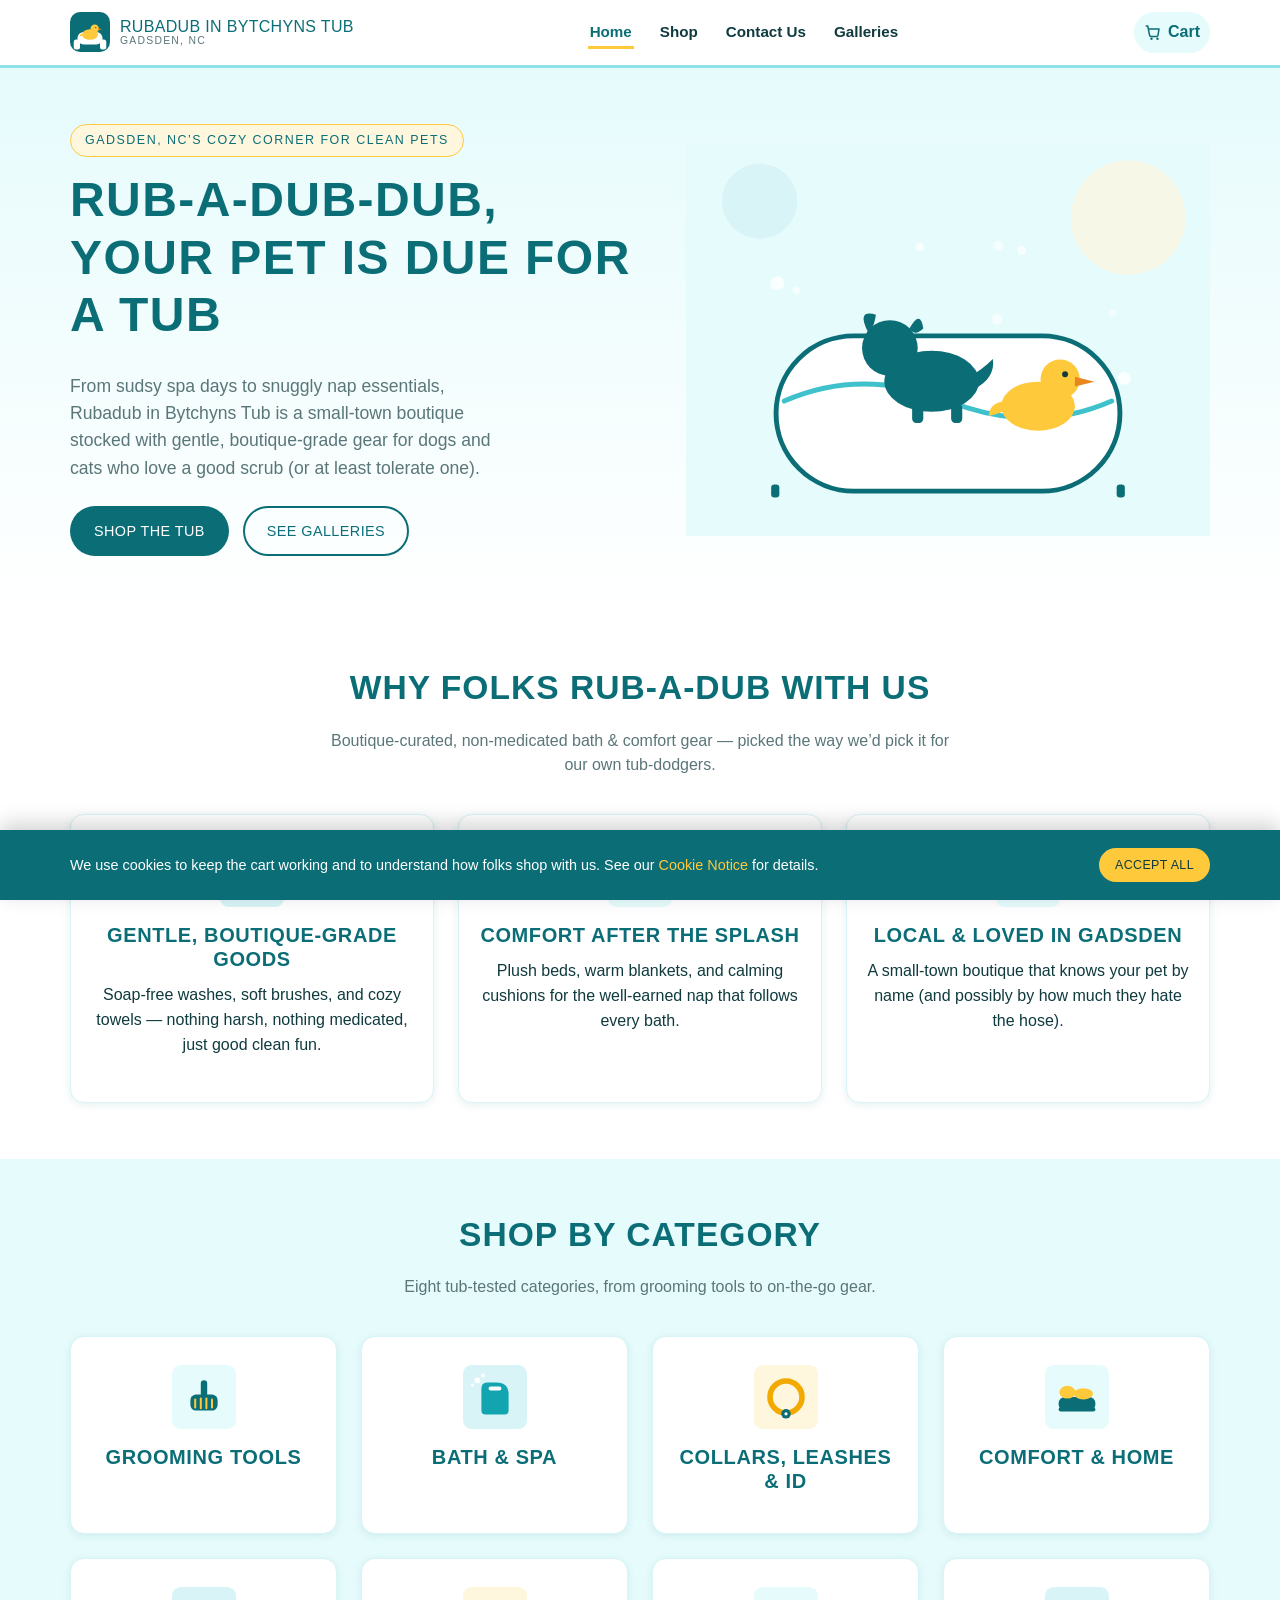
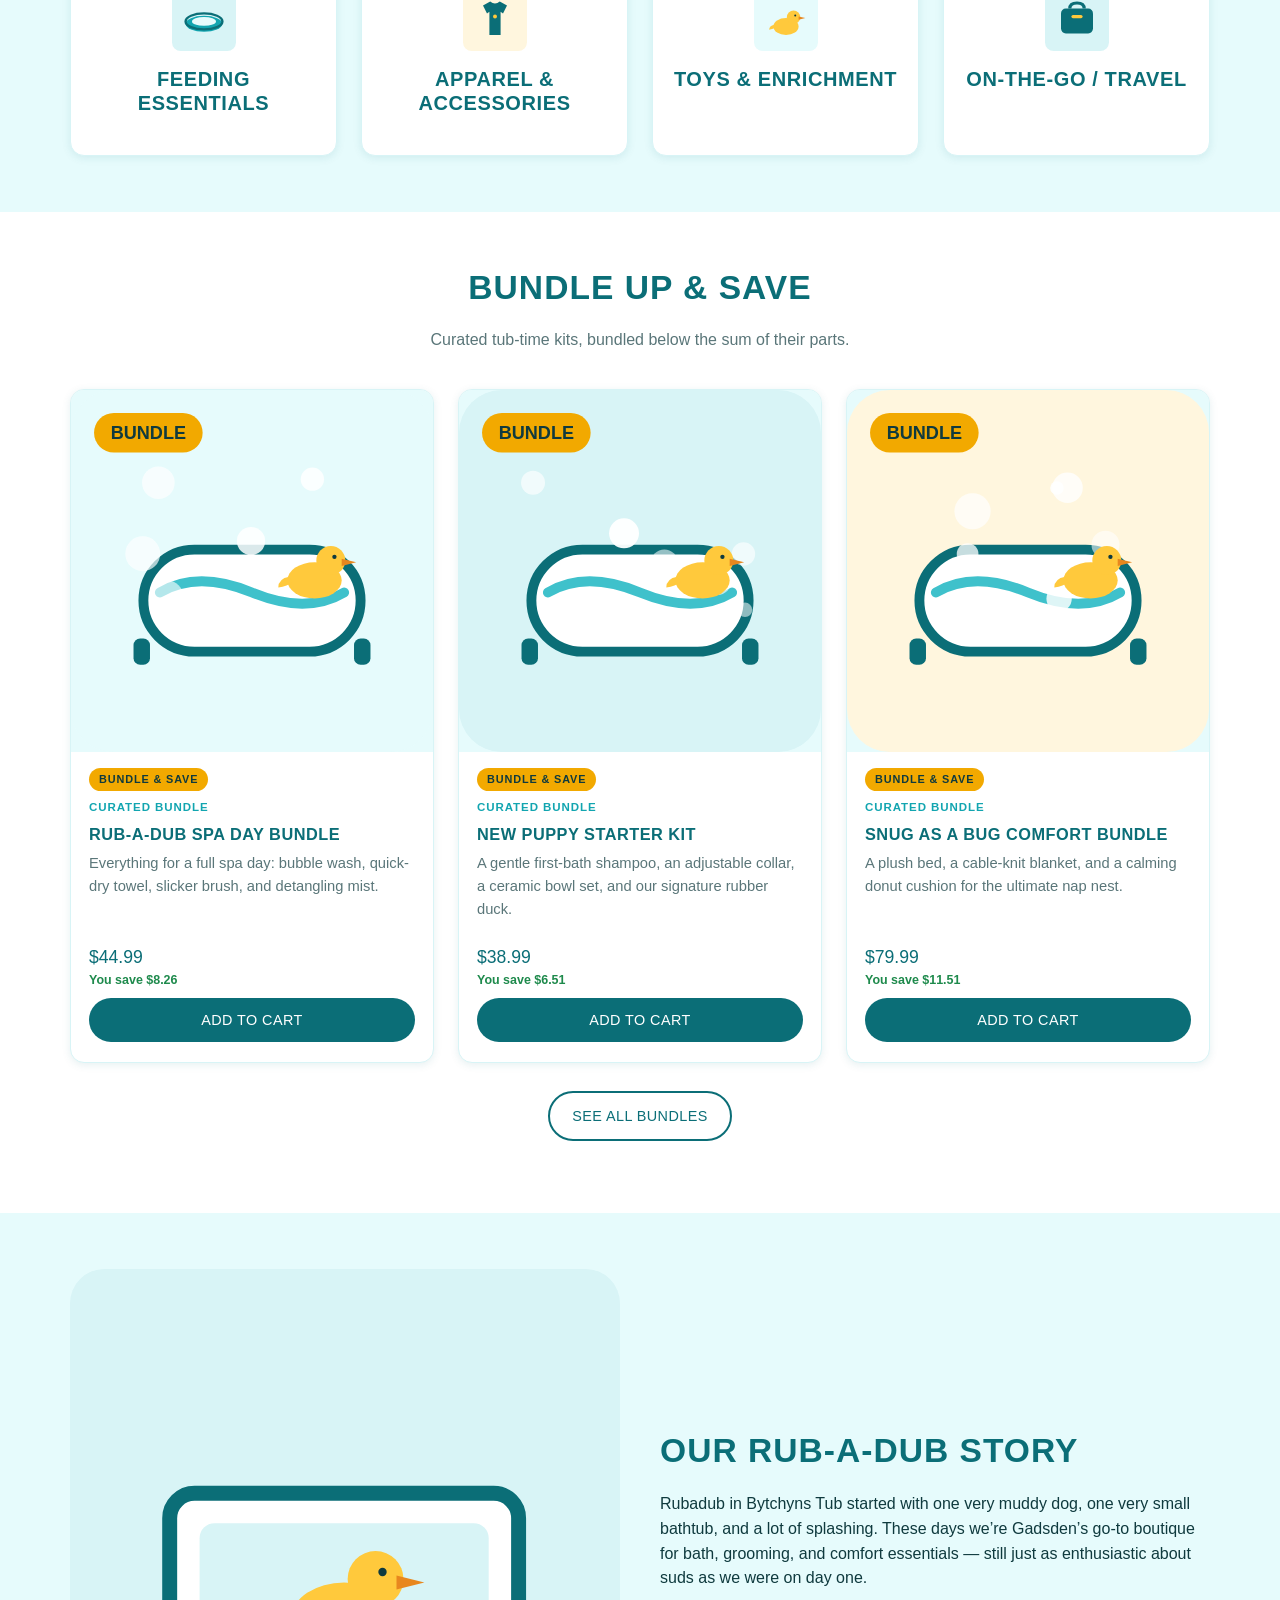
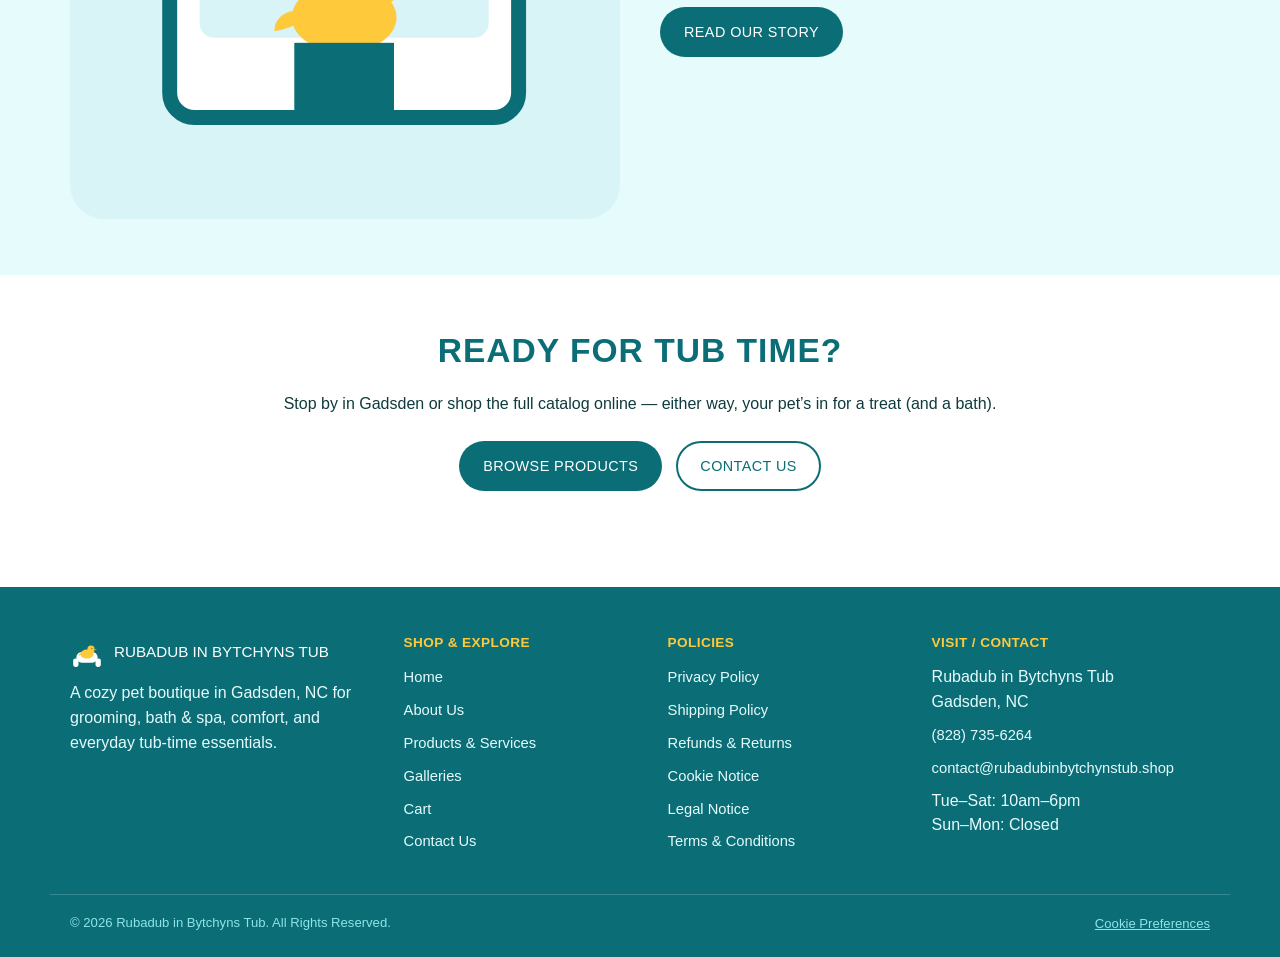
==== index.html @ 09a395cb "Build full static site for Rubadub in Bytchyns Tub pet boutique Adds a 14-page, build-step-free HTML" ====
<!DOCTYPE html>
<html lang="en">
<head>
  <meta charset="UTF-8">
  <meta name="viewport" content="width=device-width, initial-scale=1.0">
  <title>Home | Rubadub in Bytchyns Tub</title>
  <meta name="description" content="Rubadub in Bytchyns Tub is a pet boutique in Gadsden, NC offering grooming, bath & spa, comfort, and travel essentials for dogs and cats.">
  <link rel="icon" href="images/brand/favicon.svg" type="image/svg+xml">
  <link rel="stylesheet" href="css/style.css">
</head>
<body>
  <a class="skip-link" href="#main-content">Skip to main content</a>
  <header class="site-header">
    <div class="nav-bar container">
      <a href="index.html" class="brand">
        <img src="images/brand/logo.svg" alt="">
        <span class="brand-text">Rubadub in Bytchyns Tub<span>Gadsden, NC</span></span>
      </a>
      <button id="nav-toggle" class="nav-toggle" aria-expanded="false" aria-controls="nav-links" aria-label="Toggle navigation menu">&#9776;</button>
      <ul id="nav-links" class="nav-links">
      <li><a href="index.html">Home</a></li>
      <li><a href="products.html">Shop</a></li>
      <li><a href="contact.html">Contact Us</a></li>
      <li><a href="galleries.html">Galleries</a></li>
      </ul>
      <div class="nav-actions">
        <a href="cart.html" class="cart-link"><svg width="18" height="18" viewBox="0 0 24 24" aria-hidden="true">
      <path d="M3 4h2l2.4 12.2a2 2 0 0 0 2 1.8h7.2a2 2 0 0 0 2-1.6L20 8H6.2" fill="none" stroke="currentColor" stroke-width="2" stroke-linecap="round" stroke-linejoin="round"/>
      <circle cx="10" cy="21" r="1.6" fill="currentColor"/>
      <circle cx="18" cy="21" r="1.6" fill="currentColor"/>
    </svg> Cart <span class="cart-count" data-cart-count>0</span></a>
      </div>
    </div>
  </header>

  <main id="main-content">
    <section class="hero">
      <div class="container hero-grid">
        <div>
          <span class="eyebrow">Gadsden, NC&rsquo;s Cozy Corner for Clean Pets</span>
          <h1>Rub-A-Dub-Dub, Your Pet Is Due For A Tub</h1>
          <p class="lede">From sudsy spa days to snuggly nap essentials, Rubadub in Bytchyns Tub is a small-town boutique stocked with gentle, boutique-grade gear for dogs and cats who love a good scrub (or at least tolerate one).</p>
          <div class="hero-cta">
            <a href="products.html" class="btn btn-primary">Shop The Tub</a>
            <a href="galleries.html" class="btn btn-outline">See Galleries</a>
          </div>
        </div>
        <div class="hero-art">
          <img src="images/brand/hero.svg" alt="Illustration of a happy dog splashing in a bubble bath with a rubber duck">
        </div>
      </div>
    </section>

    <section class="section">
      <div class="container">
        <div class="section-head">
          <h2>Why Folks Rub-A-Dub With Us</h2>
          <p class="lede">Boutique-curated, non-medicated bath &amp; comfort gear &mdash; picked the way we&rsquo;d pick it for our own tub-dodgers.</p>
        </div>
        <div class="grid grid-3">
          <div class="card value-card">
            <img src="images/icons/bath-spa.svg" alt="">
            <h3>Gentle, Boutique-Grade Goods</h3>
            <p>Soap-free washes, soft brushes, and cozy towels &mdash; nothing harsh, nothing medicated, just good clean fun.</p>
          </div>
          <div class="card value-card">
            <img src="images/icons/comfort-home.svg" alt="">
            <h3>Comfort After The Splash</h3>
            <p>Plush beds, warm blankets, and calming cushions for the well-earned nap that follows every bath.</p>
          </div>
          <div class="card value-card">
            <img src="images/icons/toys-enrichment.svg" alt="">
            <h3>Local &amp; Loved in Gadsden</h3>
            <p>A small-town boutique that knows your pet by name (and possibly by how much they hate the hose).</p>
          </div>
        </div>
      </div>
    </section>

    <section class="section section-alt">
      <div class="container">
        <div class="section-head">
          <h2>Shop By Category</h2>
          <p class="lede">Eight tub-tested categories, from grooming tools to on-the-go gear.</p>
        </div>
        <div class="grid grid-4">
        <a class="card value-card" href="products.html?category=grooming-tools">
          <img src="images/icons/grooming-tools.svg" alt="">
          <h3>Grooming Tools</h3>
        </a>
        <a class="card value-card" href="products.html?category=bath-spa">
          <img src="images/icons/bath-spa.svg" alt="">
          <h3>Bath & Spa</h3>
        </a>
        <a class="card value-card" href="products.html?category=collars-leashes-id">
          <img src="images/icons/collars-leashes-id.svg" alt="">
          <h3>Collars, Leashes & ID</h3>
        </a>
        <a class="card value-card" href="products.html?category=comfort-home">
          <img src="images/icons/comfort-home.svg" alt="">
          <h3>Comfort & Home</h3>
        </a>
        <a class="card value-card" href="products.html?category=feeding-essentials">
          <img src="images/icons/feeding-essentials.svg" alt="">
          <h3>Feeding Essentials</h3>
        </a>
        <a class="card value-card" href="products.html?category=apparel-accessories">
          <img src="images/icons/apparel-accessories.svg" alt="">
          <h3>Apparel & Accessories</h3>
        </a>
        <a class="card value-card" href="products.html?category=toys-enrichment">
          <img src="images/icons/toys-enrichment.svg" alt="">
          <h3>Toys & Enrichment</h3>
        </a>
        <a class="card value-card" href="products.html?category=on-the-go-travel">
          <img src="images/icons/on-the-go-travel.svg" alt="">
          <h3>On-The-Go / Travel</h3>
        </a>
        </div>
      </div>
    </section>

    <section class="section">
      <div class="container">
        <div class="section-head">
          <h2>Bundle Up &amp; Save</h2>
          <p class="lede">Curated tub-time kits, bundled below the sum of their parts.</p>
        </div>
        <div id="home-bundles-grid" class="grid grid-3"></div>
        <p class="center-text" style="margin-top: 28px;"><a href="products.html?category=bundles" class="btn btn-outline">See All Bundles</a></p>
      </div>
    </section>

    <section class="section section-alt">
      <div class="container two-col">
        <img src="images/gallery/gal-11.svg" alt="Our storefront in Gadsden, NC">
        <div>
          <h2>Our Rub-A-Dub Story</h2>
          <p>Rubadub in Bytchyns Tub started with one very muddy dog, one very small bathtub, and a lot of splashing. These days we&rsquo;re Gadsden&rsquo;s go-to boutique for bath, grooming, and comfort essentials &mdash; still just as enthusiastic about suds as we were on day one.</p>
          <a href="about.html" class="btn btn-primary">Read Our Story</a>
        </div>
      </div>
    </section>

    <section class="section">
      <div class="container center-text">
        <h2>Ready For Tub Time?</h2>
        <p class="lede" style="margin: 0 auto 20px;">Stop by in Gadsden or shop the full catalog online &mdash; either way, your pet&rsquo;s in for a treat (and a bath).</p>
        <div class="hero-cta" style="justify-content: center;">
          <a href="products.html" class="btn btn-primary">Browse Products</a>
          <a href="contact.html" class="btn btn-outline">Contact Us</a>
        </div>
      </div>
    </section>

    <div id="toast" class="toast" role="status" aria-live="polite"></div>

  </main>
  <footer class="site-footer">
    <div class="container footer-grid">
      <div>
        <div class="footer-brand"><img src="images/brand/logo.svg" alt=""><span>Rubadub in Bytchyns Tub</span></div>
        <p>A cozy pet boutique in Gadsden, NC for grooming, bath &amp; spa, comfort, and everyday tub-time essentials.</p>
      </div>
      <div>
        <h4>Shop &amp; Explore</h4>
        <ul>
          <li><a href="index.html">Home</a></li>
          <li><a href="about.html">About Us</a></li>
          <li><a href="products.html">Products &amp; Services</a></li>
          <li><a href="galleries.html">Galleries</a></li>
          <li><a href="cart.html">Cart</a></li>
          <li><a href="contact.html">Contact Us</a></li>
        </ul>
      </div>
      <div>
        <h4>Policies</h4>
        <ul>
          <li><a href="privacy.html">Privacy Policy</a></li>
          <li><a href="shipping.html">Shipping Policy</a></li>
          <li><a href="refunds.html">Refunds &amp; Returns</a></li>
          <li><a href="cookies.html">Cookie Notice</a></li>
          <li><a href="legal.html">Legal Notice</a></li>
          <li><a href="terms.html">Terms &amp; Conditions</a></li>
        </ul>
      </div>
      <div>
        <h4>Visit / Contact</h4>
        <ul>
          <li>Rubadub in Bytchyns Tub<br>Gadsden, NC</li>
          <li><a href="tel:+18287356264">(828) 735-6264</a></li>
          <li><a href="mailto:contact@rubadubinbytchynstub.shop">contact@rubadubinbytchynstub.shop</a></li>
          <li>Tue&ndash;Sat: 10am&ndash;6pm<br>Sun&ndash;Mon: Closed</li>
        </ul>
      </div>
    </div>
    <div class="container footer-bottom">
      <span>&copy; <span data-year>2026</span> Rubadub in Bytchyns Tub. All Rights Reserved.</span>
      <button type="button" data-open-cookie-prefs>Cookie Preferences</button>
    </div>
  </footer>

  <div id="cookie-banner" class="cookie-banner">
    <div class="cookie-banner-inner container">
      <p>We use cookies to keep the cart working and to understand how folks shop with us. See our <a href="cookies.html">Cookie Notice</a> for details.</p>
      <div class="cookie-actions">
        <button id="cookie-reject" class="btn btn-outline btn-sm" type="button">Reject Non-Essential</button>
        <button id="cookie-accept-all" class="btn btn-accent btn-sm" type="button">Accept All</button>
      </div>
    </div>
  </div>
  <button id="cookie-prefs-btn" class="cookie-prefs-btn" type="button" aria-label="Open cookie preferences">&#127850; Cookie Preferences</button>

  <div id="cookie-modal" class="modal-overlay">
    <div class="modal-box">
      <h3>Cookie Preferences</h3>
      <p class="text-muted">Choose which optional cookies we can use. Essential cookies (for cart &amp; checkout) are always on.</p>
      <div class="pref-row">
        <div><strong>Essential</strong><span>Required for cart &amp; checkout to work.</span></div>
        <label class="toggle"><input type="checkbox" checked disabled><span class="track"></span></label>
      </div>
      <div class="pref-row">
        <div><strong>Analytics</strong><span>Helps us understand which pages are useful.</span></div>
        <label class="toggle"><input type="checkbox" id="pref-analytics"><span class="track"></span></label>
      </div>
      <div class="pref-row">
        <div><strong>Marketing</strong><span>Used for future promotions and offers.</span></div>
        <label class="toggle"><input type="checkbox" id="pref-marketing"><span class="track"></span></label>
      </div>
      <div class="modal-actions">
        <button id="cookie-modal-close" class="btn btn-ghost btn-sm" type="button">Close</button>
        <button id="cookie-save-prefs" class="btn btn-outline btn-sm" type="button">Save Preferences</button>
        <button id="cookie-modal-accept-all" class="btn btn-accent btn-sm" type="button">Accept All</button>
      </div>
    </div>
  </div>

  <script src="js/products.js"></script>
  <script src="js/cart.js"></script>
  <script src="js/orders.js"></script>
  <script src="js/main.js"></script>
  <script src="js/products-page.js"></script>
  <script>
    document.addEventListener("DOMContentLoaded", () => {
      const grid = document.getElementById("home-bundles-grid");
      if (!grid) return;
      grid.innerHTML = BUNDLES.slice(0, 3).map(productCardHTML).join("");
      grid.querySelectorAll("[data-add-to-cart]").forEach((btn) => {
        btn.addEventListener("click", () => {
          const item = getProductById(btn.dataset.addToCart);
          addToCart(item.id, 1);
          showToast(`Added "${item.name}" to your cart.`);
        });
      });
    });
  </script>

</body>
</html>
---- css/style.css ----
/* ==========================================================================
   Rubadub in Bytchyns Tub — shared design system
   Palette: aqua/teal + white, with rubber-duck yellow as a trim/accent.
   No build step, no external fonts — system font stacks only so the site
   has zero external network dependencies.
   ========================================================================== */

:root {
  --teal-deep: #0b6e77;
  --teal: #12a5b0;
  --teal-mid: #3fc1cb;
  --aqua: #8fe3e8;
  --aqua-pale: #e6fbfc;
  --aqua-pale-2: #d8f4f6;
  --yellow-pale: #fff6de;
  --duck-yellow: #ffc93c;
  --duck-yellow-dark: #f2a900;
  --white: #ffffff;
  --ink: #0f3a3e;
  --gray: #5a7679;
  --gray-light: #b9d3d5;
  --danger: #c0392b;
  --success: #1e8a4c;

  --font-body: -apple-system, BlinkMacSystemFont, "Segoe UI", Roboto, Helvetica, Arial, sans-serif;
  --font-heading: "Century Gothic", "Trebuchet MS", "Segoe UI", Verdana, sans-serif;

  --radius-sm: 8px;
  --radius-md: 14px;
  --radius-lg: 24px;
  --shadow-sm: 0 2px 8px rgba(11, 110, 119, 0.1);
  --shadow-md: 0 8px 24px rgba(11, 110, 119, 0.16);
  --max-width: 1180px;
}

* {
  box-sizing: border-box;
}

html {
  scroll-behavior: smooth;
}

body {
  margin: 0;
  font-family: var(--font-body);
  color: var(--ink);
  background: var(--white);
  line-height: 1.55;
  -webkit-font-smoothing: antialiased;
}

img,
svg {
  max-width: 100%;
  display: block;
}

a {
  color: var(--teal-deep);
  text-decoration: none;
}

a:hover {
  text-decoration: underline;
}

h1, h2, h3, h4 {
  font-family: var(--font-heading);
  text-transform: uppercase;
  letter-spacing: 0.03em;
  color: var(--teal-deep);
  line-height: 1.2;
  margin: 0 0 0.6em;
}

h1 { font-size: clamp(1.9rem, 4vw, 3rem); }
h2 { font-size: clamp(1.5rem, 3vw, 2.1rem); }
h3 { font-size: 1.25rem; }
h4 { font-size: 1.05rem; }

p { margin: 0 0 1em; }

.container {
  max-width: var(--max-width);
  margin: 0 auto;
  padding: 0 20px;
}

.visually-hidden {
  position: absolute;
  width: 1px;
  height: 1px;
  overflow: hidden;
  clip: rect(0 0 0 0);
  white-space: nowrap;
}

.skip-link {
  position: absolute;
  left: -999px;
  top: 0;
  background: var(--teal-deep);
  color: var(--white);
  padding: 10px 16px;
  z-index: 1000;
  border-radius: 0 0 8px 0;
}

.skip-link:focus {
  left: 0;
}

/* ---------- buttons ---------- */
.btn {
  display: inline-flex;
  align-items: center;
  justify-content: center;
  gap: 8px;
  font-family: var(--font-heading);
  text-transform: uppercase;
  letter-spacing: 0.03em;
  font-size: 0.9rem;
  padding: 12px 22px;
  border-radius: 999px;
  border: 2px solid transparent;
  cursor: pointer;
  transition: transform 0.12s ease, box-shadow 0.12s ease, background 0.12s ease;
  text-decoration: none;
}

.btn:hover { text-decoration: none; transform: translateY(-1px); }

.btn-primary {
  background: var(--teal-deep);
  color: var(--white);
}
.btn-primary:hover { background: var(--teal); box-shadow: var(--shadow-sm); }

.btn-accent {
  background: var(--duck-yellow);
  color: var(--ink);
}
.btn-accent:hover { background: var(--duck-yellow-dark); box-shadow: var(--shadow-sm); }

.btn-outline {
  background: transparent;
  border-color: var(--teal-deep);
  color: var(--teal-deep);
}
.btn-outline:hover { background: var(--aqua-pale); }

.btn-ghost {
  background: transparent;
  color: var(--teal-deep);
  border-color: transparent;
  padding: 8px 12px;
}

.btn-block { width: 100%; }
.btn-sm { padding: 8px 14px; font-size: 0.78rem; }

.btn:disabled {
  opacity: 0.5;
  cursor: not-allowed;
  transform: none;
}

/* ---------- header / nav ---------- */
.site-header {
  position: sticky;
  top: 0;
  z-index: 200;
  background: var(--white);
  border-bottom: 3px solid var(--aqua);
}

.nav-bar {
  display: flex;
  align-items: center;
  justify-content: space-between;
  padding: 12px 20px;
  gap: 16px;
}

.brand {
  display: flex;
  align-items: center;
  gap: 10px;
  color: var(--teal-deep);
}
.brand:hover { text-decoration: none; }

.brand img { width: 40px; height: 40px; }

.brand-text {
  font-family: var(--font-heading);
  text-transform: uppercase;
  letter-spacing: 0.02em;
  font-size: 1rem;
  line-height: 1.1;
}
.brand-text span {
  display: block;
  font-size: 0.65rem;
  color: var(--gray);
  letter-spacing: 0.12em;
}

.nav-links {
  display: flex;
  align-items: center;
  gap: 24px;
  list-style: none;
  margin: 0;
  padding: 0;
}

.nav-links a {
  color: var(--ink);
  font-weight: 600;
  font-size: 0.95rem;
  padding: 6px 2px;
  border-bottom: 3px solid transparent;
}

.nav-links a:hover,
.nav-links a[aria-current="page"] {
  color: var(--teal-deep);
  border-bottom-color: var(--duck-yellow);
  text-decoration: none;
}

.nav-actions {
  display: flex;
  align-items: center;
  gap: 14px;
}

.cart-link {
  position: relative;
  display: inline-flex;
  align-items: center;
  gap: 6px;
  padding: 8px 10px;
  border-radius: 999px;
  background: var(--aqua-pale);
  color: var(--teal-deep);
  font-weight: 700;
}
.cart-link:hover { background: var(--aqua-pale-2); text-decoration: none; }

.cart-count {
  background: var(--duck-yellow);
  color: var(--ink);
  font-size: 0.72rem;
  font-weight: 800;
  min-width: 20px;
  height: 20px;
  border-radius: 999px;
  display: inline-flex;
  align-items: center;
  justify-content: center;
  padding: 0 4px;
}

.nav-toggle {
  display: none;
  background: transparent;
  border: 2px solid var(--teal-deep);
  border-radius: 8px;
  padding: 6px 10px;
  font-size: 1.1rem;
  cursor: pointer;
  color: var(--teal-deep);
}

@media (max-width: 860px) {
  .nav-toggle { display: inline-flex; }
  .nav-links {
    position: absolute;
    top: 100%;
    left: 0;
    right: 0;
    background: var(--white);
    flex-direction: column;
    align-items: flex-start;
    gap: 0;
    padding: 8px 20px 16px;
    border-bottom: 3px solid var(--aqua);
    display: none;
  }
  .nav-links.open { display: flex; }
  .nav-links li { width: 100%; }
  .nav-links a { display: block; padding: 10px 0; }
}

/* ---------- hero ---------- */
.hero {
  background: linear-gradient(180deg, var(--aqua-pale) 0%, var(--white) 100%);
  padding: 56px 0;
}

.hero-grid {
  display: grid;
  grid-template-columns: 1.1fr 1fr;
  gap: 40px;
  align-items: center;
}

@media (max-width: 860px) {
  .hero-grid { grid-template-columns: 1fr; }
  .hero-grid .hero-art { order: -1; }
}

.eyebrow {
  display: inline-block;
  font-family: var(--font-heading);
  text-transform: uppercase;
  letter-spacing: 0.12em;
  font-size: 0.78rem;
  color: var(--teal-deep);
  background: var(--yellow-pale);
  border: 1px solid var(--duck-yellow);
  padding: 6px 14px;
  border-radius: 999px;
  margin-bottom: 14px;
}

.hero .lede {
  font-size: 1.1rem;
  color: var(--gray);
  max-width: 46ch;
}

.hero-cta {
  display: flex;
  gap: 14px;
  flex-wrap: wrap;
  margin-top: 24px;
}

/* ---------- sections / cards ---------- */
.section {
  padding: 56px 0;
}

.section-alt {
  background: var(--aqua-pale);
}

.section-head {
  text-align: center;
  max-width: 640px;
  margin: 0 auto 36px;
}

.section-head .lede {
  color: var(--gray);
}

.grid {
  display: grid;
  gap: 24px;
}

.grid-2 { grid-template-columns: repeat(2, 1fr); }
.grid-3 { grid-template-columns: repeat(3, 1fr); }
.grid-4 { grid-template-columns: repeat(4, 1fr); }

@media (max-width: 960px) {
  .grid-3, .grid-4 { grid-template-columns: repeat(2, 1fr); }
}
@media (max-width: 620px) {
  .grid-2, .grid-3, .grid-4 { grid-template-columns: 1fr; }
}

.card {
  background: var(--white);
  border: 1px solid var(--aqua-pale-2);
  border-radius: var(--radius-md);
  padding: 22px;
  box-shadow: var(--shadow-sm);
}

.value-card {
  text-align: center;
  padding: 28px 20px;
}
.value-card img { margin: 0 auto 16px; width: 64px; height: 64px; }

/* ---------- product cards ---------- */
.product-card {
  display: flex;
  flex-direction: column;
  background: var(--white);
  border: 1px solid var(--aqua-pale-2);
  border-radius: var(--radius-md);
  overflow: hidden;
  box-shadow: var(--shadow-sm);
  transition: box-shadow 0.15s ease, transform 0.15s ease;
}
.product-card:hover { box-shadow: var(--shadow-md); transform: translateY(-3px); }

.product-card img {
  width: 100%;
  aspect-ratio: 1 / 1;
  object-fit: cover;
  background: var(--aqua-pale);
}

.product-card-body {
  padding: 16px 18px 20px;
  display: flex;
  flex-direction: column;
  gap: 8px;
  flex: 1;
}

.product-card-body h3 {
  margin: 0;
  font-size: 1.02rem;
}

.product-cat {
  font-size: 0.72rem;
  text-transform: uppercase;
  letter-spacing: 0.08em;
  color: var(--teal);
  font-weight: 700;
}

.product-desc {
  color: var(--gray);
  font-size: 0.92rem;
  flex: 1;
}

.product-price {
  font-family: var(--font-heading);
  font-size: 1.1rem;
  color: var(--teal-deep);
}

.product-price .save {
  display: block;
  font-family: var(--font-body);
  text-transform: none;
  letter-spacing: normal;
  font-size: 0.78rem;
  color: var(--success);
  font-weight: 700;
}

.bundle-badge {
  display: inline-block;
  background: var(--duck-yellow-dark);
  color: var(--ink);
  font-size: 0.68rem;
  font-weight: 800;
  text-transform: uppercase;
  letter-spacing: 0.08em;
  padding: 3px 10px;
  border-radius: 999px;
  width: fit-content;
}

/* ---------- filter chips ---------- */
.chip-row {
  display: flex;
  flex-wrap: wrap;
  gap: 10px;
  margin-bottom: 30px;
}

.chip {
  display: inline-flex;
  align-items: center;
  gap: 8px;
  padding: 8px 16px;
  border-radius: 999px;
  border: 2px solid var(--aqua);
  background: var(--white);
  color: var(--teal-deep);
  font-weight: 700;
  font-size: 0.85rem;
  cursor: pointer;
}

.chip img { width: 18px; height: 18px; }

.chip.active,
.chip:hover {
  background: var(--teal-deep);
  border-color: var(--teal-deep);
  color: var(--white);
}

/* ---------- footer ---------- */
.site-footer {
  background: var(--teal-deep);
  color: var(--aqua-pale);
  padding: 48px 0 24px;
  margin-top: 40px;
}

.footer-grid {
  display: grid;
  grid-template-columns: 1.3fr 1fr 1fr 1.2fr;
  gap: 32px;
}

@media (max-width: 860px) {
  .footer-grid { grid-template-columns: 1fr 1fr; }
}
@media (max-width: 520px) {
  .footer-grid { grid-template-columns: 1fr; }
}

.site-footer h4 {
  color: var(--duck-yellow);
  font-size: 0.85rem;
  margin-bottom: 14px;
}

.site-footer ul {
  list-style: none;
  margin: 0;
  padding: 0;
}

.site-footer li { margin-bottom: 8px; }

.site-footer a {
  color: var(--aqua-pale);
  font-size: 0.92rem;
}
.site-footer a:hover { color: var(--duck-yellow); }

.footer-brand {
  display: flex;
  align-items: center;
  gap: 10px;
  margin-bottom: 12px;
}
.footer-brand img { width: 34px; height: 34px; }
.footer-brand span {
  font-family: var(--font-heading);
  text-transform: uppercase;
  color: var(--white);
  font-size: 0.95rem;
}

.footer-bottom {
  border-top: 1px solid rgba(255, 255, 255, 0.18);
  margin-top: 32px;
  padding-top: 18px;
  display: flex;
  justify-content: space-between;
  flex-wrap: wrap;
  gap: 10px;
  font-size: 0.82rem;
  color: var(--aqua);
}

.footer-bottom button {
  background: none;
  border: none;
  color: var(--aqua);
  text-decoration: underline;
  cursor: pointer;
  font-size: 0.82rem;
  padding: 0;
}

/* ---------- forms ---------- */
.form-grid {
  display: grid;
  grid-template-columns: 1fr 1fr;
  gap: 16px;
}

@media (max-width: 620px) {
  .form-grid { grid-template-columns: 1fr; }
}

.form-field {
  display: flex;
  flex-direction: column;
  gap: 6px;
  margin-bottom: 16px;
}

.form-field.full { grid-column: 1 / -1; }

.form-field label {
  font-weight: 700;
  font-size: 0.88rem;
  color: var(--teal-deep);
}

.form-field input,
.form-field select,
.form-field textarea {
  font-family: var(--font-body);
  font-size: 0.95rem;
  padding: 11px 13px;
  border: 2px solid var(--gray-light);
  border-radius: var(--radius-sm);
  background: var(--white);
  color: var(--ink);
}

.form-field input:focus,
.form-field select:focus,
.form-field textarea:focus {
  outline: none;
  border-color: var(--teal);
}

.form-field.has-error input,
.form-field.has-error select,
.form-field.has-error textarea {
  border-color: var(--danger);
}

.field-error {
  color: var(--danger);
  font-size: 0.8rem;
  min-height: 1em;
}

.form-note {
  font-size: 0.82rem;
  color: var(--gray);
}

fieldset {
  border: 2px solid var(--aqua-pale-2);
  border-radius: var(--radius-md);
  padding: 16px 18px 18px;
  margin: 0 0 20px;
}

legend {
  font-family: var(--font-heading);
  text-transform: uppercase;
  letter-spacing: 0.04em;
  color: var(--teal-deep);
  padding: 0 8px;
  font-size: 0.9rem;
}

.radio-row {
  display: flex;
  gap: 20px;
  flex-wrap: wrap;
  margin-bottom: 12px;
}

.radio-option {
  display: flex;
  align-items: center;
  gap: 8px;
  border: 2px solid var(--aqua-pale-2);
  border-radius: var(--radius-sm);
  padding: 10px 14px;
  cursor: pointer;
  font-weight: 600;
}
.radio-option:has(input:checked) {
  border-color: var(--teal);
  background: var(--aqua-pale);
}

/* ---------- cart / checkout tables ---------- */
.cart-table {
  width: 100%;
  border-collapse: collapse;
}

.cart-table th {
  text-align: left;
  font-family: var(--font-heading);
  font-size: 0.78rem;
  text-transform: uppercase;
  letter-spacing: 0.06em;
  color: var(--teal-deep);
  border-bottom: 2px solid var(--aqua-pale-2);
  padding: 10px 8px;
}

.cart-table td {
  padding: 14px 8px;
  border-bottom: 1px solid var(--aqua-pale-2);
  vertical-align: middle;
}

.cart-item-info {
  display: flex;
  align-items: center;
  gap: 14px;
}

.cart-item-info img {
  width: 64px;
  height: 64px;
  border-radius: var(--radius-sm);
  background: var(--aqua-pale);
}

.qty-input {
  width: 60px;
  padding: 8px;
  border: 2px solid var(--gray-light);
  border-radius: var(--radius-sm);
  text-align: center;
}

.remove-btn {
  background: none;
  border: none;
  color: var(--danger);
  cursor: pointer;
  font-weight: 700;
  font-size: 0.85rem;
  text-decoration: underline;
}

.summary-box {
  background: var(--aqua-pale);
  border-radius: var(--radius-md);
  padding: 22px;
}

.summary-row {
  display: flex;
  justify-content: space-between;
  margin-bottom: 10px;
  font-size: 0.95rem;
}

.summary-row.total {
  font-family: var(--font-heading);
  font-size: 1.15rem;
  color: var(--teal-deep);
  border-top: 2px solid var(--aqua-pale-2);
  padding-top: 12px;
  margin-top: 12px;
}

.empty-state {
  text-align: center;
  padding: 60px 20px;
  color: var(--gray);
}
.empty-state img { width: 120px; margin: 0 auto 20px; }

/* ---------- gallery ---------- */
.gallery-grid {
  display: grid;
  grid-template-columns: repeat(4, 1fr);
  gap: 16px;
}
@media (max-width: 960px) { .gallery-grid { grid-template-columns: repeat(3, 1fr); } }
@media (max-width: 700px) { .gallery-grid { grid-template-columns: repeat(2, 1fr); } }

.gallery-tile {
  border-radius: var(--radius-md);
  overflow: hidden;
  border: 1px solid var(--aqua-pale-2);
  box-shadow: var(--shadow-sm);
  cursor: zoom-in;
  background: none;
  padding: 0;
}
.gallery-tile img { width: 100%; aspect-ratio: 4/3; object-fit: cover; }

.lightbox {
  position: fixed;
  inset: 0;
  background: rgba(15, 58, 62, 0.88);
  display: none;
  align-items: center;
  justify-content: center;
  z-index: 500;
  padding: 24px;
}
.lightbox.open { display: flex; }
.lightbox img {
  max-width: min(90vw, 640px);
  max-height: 80vh;
  border-radius: var(--radius-md);
}
.lightbox-close {
  position: absolute;
  top: 20px;
  right: 24px;
  background: var(--white);
  border: none;
  border-radius: 999px;
  width: 40px;
  height: 40px;
  font-size: 1.2rem;
  cursor: pointer;
}
.lightbox-caption {
  position: absolute;
  bottom: 30px;
  left: 50%;
  transform: translateX(-50%);
  color: var(--white);
  font-size: 0.9rem;
  max-width: 80vw;
  text-align: center;
}

/* ---------- misc page bits ---------- */
.breadcrumb {
  font-size: 0.85rem;
  color: var(--gray);
  padding: 14px 0;
}
.breadcrumb a { color: var(--teal); }

.page-header {
  background: var(--aqua-pale);
  padding: 40px 0;
  text-align: center;
}

.legal-content h2 { margin-top: 1.6em; }
.legal-content ul { padding-left: 1.3em; }
.legal-content { max-width: 780px; margin: 0 auto; }

.callout {
  background: var(--yellow-pale);
  border: 1px solid var(--duck-yellow);
  border-radius: var(--radius-md);
  padding: 18px 20px;
  margin: 20px 0;
}

.badge-list {
  display: flex;
  flex-wrap: wrap;
  gap: 10px;
  margin-top: 10px;
}
.badge-list li {
  list-style: none;
  background: var(--white);
  border: 1px solid var(--aqua-pale-2);
  border-radius: 999px;
  padding: 6px 14px;
  font-size: 0.82rem;
  color: var(--teal-deep);
  font-weight: 700;
}

.two-col {
  display: grid;
  grid-template-columns: 1fr 1fr;
  gap: 40px;
  align-items: center;
}
@media (max-width: 860px) { .two-col { grid-template-columns: 1fr; } }

.confirmation-box {
  text-align: center;
  max-width: 560px;
  margin: 0 auto 30px;
}
.confirmation-box img { width: 100px; margin: 0 auto 16px; }

/* ---------- cookie consent ---------- */
.cookie-banner {
  position: fixed;
  left: 0;
  right: 0;
  bottom: 0;
  z-index: 600;
  background: var(--teal-deep);
  color: var(--white);
  padding: 18px 20px;
  display: none;
  box-shadow: 0 -6px 20px rgba(0, 0, 0, 0.18);
}
.cookie-banner.open { display: block; }

.cookie-banner-inner {
  max-width: var(--max-width);
  margin: 0 auto;
  display: flex;
  align-items: center;
  gap: 24px;
  flex-wrap: wrap;
}

.cookie-banner p {
  margin: 0;
  flex: 1;
  min-width: 240px;
  font-size: 0.9rem;
}

.cookie-banner a { color: var(--duck-yellow); }

.cookie-actions {
  display: flex;
  gap: 10px;
  flex-wrap: wrap;
}

.cookie-prefs-btn {
  position: fixed;
  left: 20px;
  bottom: 20px;
  z-index: 590;
  background: var(--white);
  border: 2px solid var(--teal-deep);
  color: var(--teal-deep);
  border-radius: 999px;
  padding: 10px 16px;
  font-size: 0.78rem;
  font-weight: 700;
  cursor: pointer;
  box-shadow: var(--shadow-sm);
  display: none;
}
.cookie-prefs-btn.visible { display: inline-flex; align-items: center; gap: 6px; }

.modal-overlay {
  position: fixed;
  inset: 0;
  background: rgba(15, 58, 62, 0.6);
  z-index: 700;
  display: none;
  align-items: center;
  justify-content: center;
  padding: 20px;
}
.modal-overlay.open { display: flex; }

.modal-box {
  background: var(--white);
  border-radius: var(--radius-lg);
  padding: 28px;
  max-width: 480px;
  width: 100%;
  box-shadow: var(--shadow-md);
}

.pref-row {
  display: flex;
  justify-content: space-between;
  align-items: center;
  padding: 12px 0;
  border-bottom: 1px solid var(--aqua-pale-2);
}
.pref-row:last-of-type { border-bottom: none; }

.pref-row strong { display: block; font-size: 0.92rem; }
.pref-row span { font-size: 0.8rem; color: var(--gray); }

.toggle {
  position: relative;
  width: 44px;
  height: 24px;
  flex-shrink: 0;
}
.toggle input { opacity: 0; width: 0; height: 0; }
.toggle .track {
  position: absolute;
  inset: 0;
  background: var(--gray-light);
  border-radius: 999px;
  transition: background 0.15s ease;
  cursor: pointer;
}
.toggle .track::before {
  content: "";
  position: absolute;
  width: 18px;
  height: 18px;
  left: 3px;
  top: 3px;
  background: var(--white);
  border-radius: 50%;
  transition: transform 0.15s ease;
}
.toggle input:checked + .track { background: var(--teal); }
.toggle input:checked + .track::before { transform: translateX(20px); }
.toggle input:disabled + .track { background: var(--teal-mid); cursor: not-allowed; }

.modal-actions {
  display: flex;
  justify-content: flex-end;
  gap: 10px;
  margin-top: 20px;
}

/* ---------- toast (add to cart feedback) ---------- */
.toast {
  position: fixed;
  bottom: 24px;
  right: 24px;
  background: var(--teal-deep);
  color: var(--white);
  padding: 14px 20px;
  border-radius: var(--radius-md);
  box-shadow: var(--shadow-md);
  font-size: 0.9rem;
  z-index: 800;
  opacity: 0;
  transform: translateY(10px);
  pointer-events: none;
  transition: opacity 0.2s ease, transform 0.2s ease;
}
.toast.show {
  opacity: 1;
  transform: translateY(0);
}

.center-text { text-align: center; }
.mt-0 { margin-top: 0; }
.text-muted { color: var(--gray); }
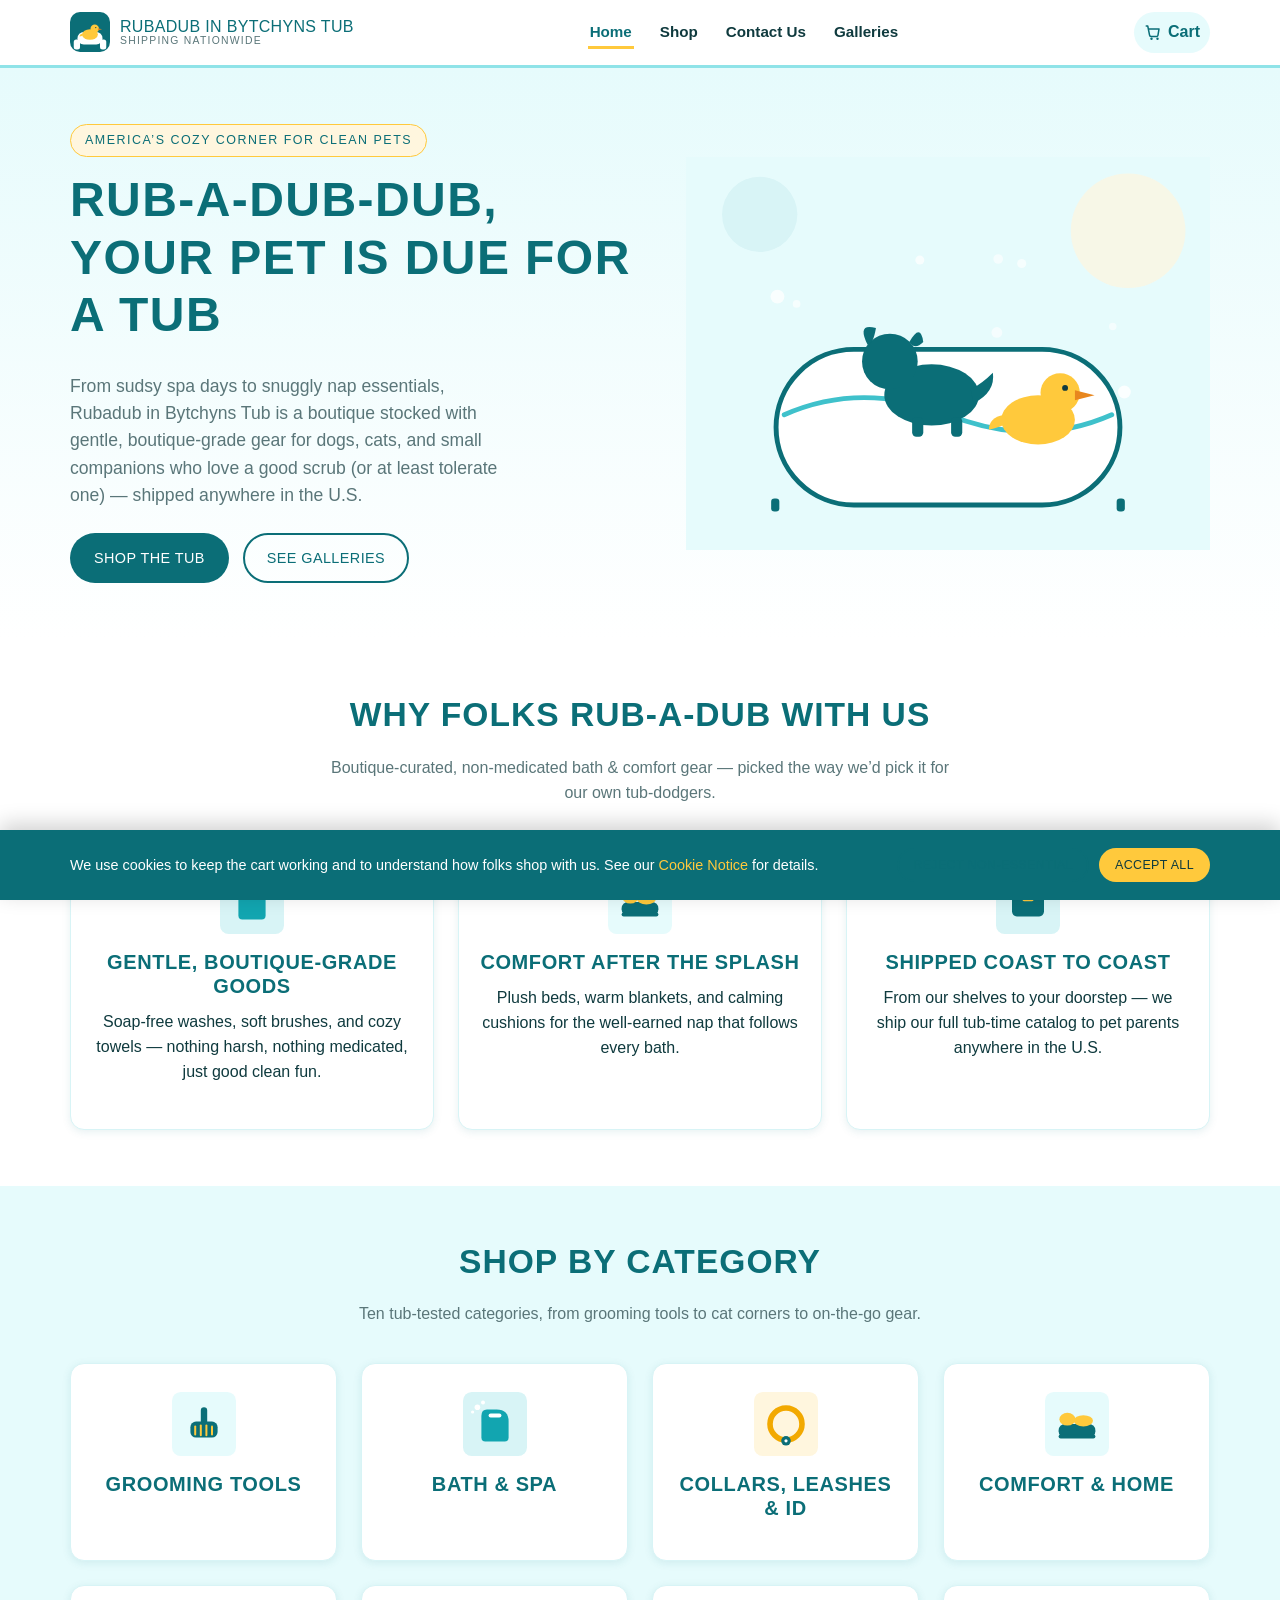
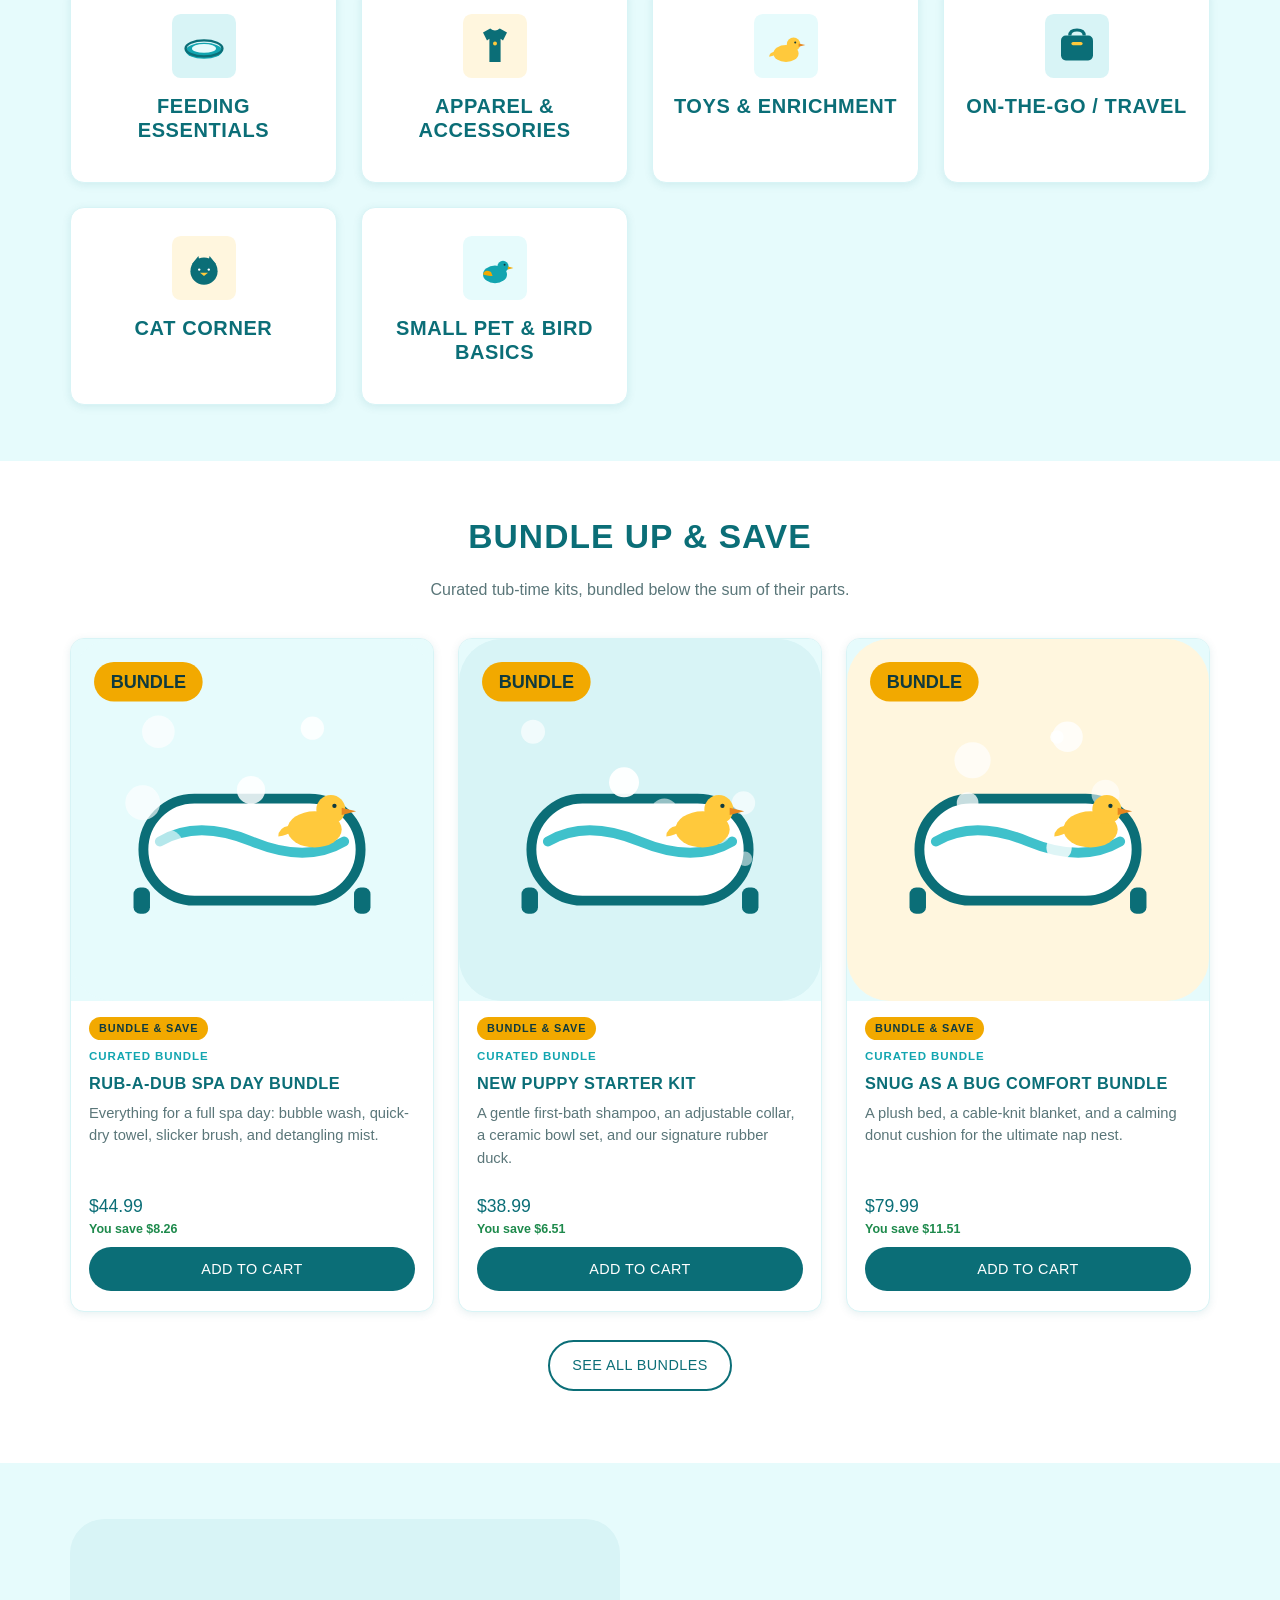
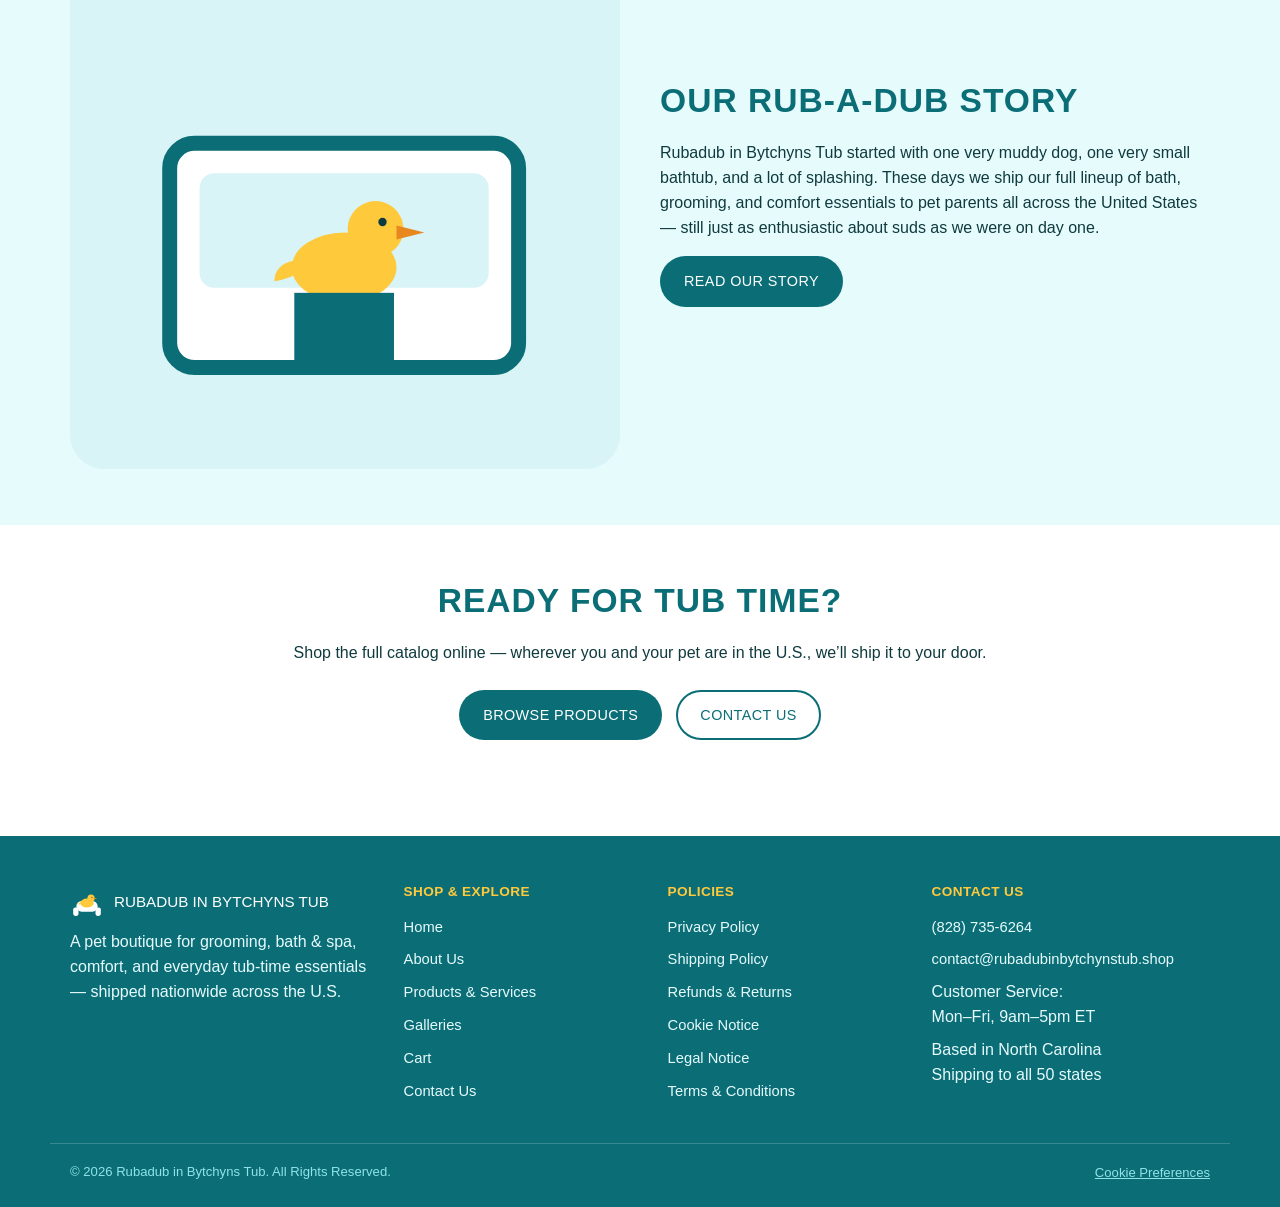
==== commit 4ff54086: "Broaden catalog with Cat Corner + Small Pet/Bird, reposition as nationwide Catalog: - Add two new ca" ====
--- a/index.html
+++ b/index.html
@@ -4,7 +4,7 @@
   <meta charset="UTF-8">
   <meta name="viewport" content="width=device-width, initial-scale=1.0">
   <title>Home | Rubadub in Bytchyns Tub</title>
-  <meta name="description" content="Rubadub in Bytchyns Tub is a pet boutique in Gadsden, NC offering grooming, bath & spa, comfort, and travel essentials for dogs and cats.">
+  <meta name="description" content="Rubadub in Bytchyns Tub is a pet boutique offering grooming, bath & spa, comfort, feeding, apparel, toy, and travel essentials for dogs, cats, and small pets — shipped nationwide across the U.S.">
   <link rel="icon" href="images/brand/favicon.svg" type="image/svg+xml">
   <link rel="stylesheet" href="css/style.css">
 </head>
@@ -14,7 +14,7 @@
     <div class="nav-bar container">
       <a href="index.html" class="brand">
         <img src="images/brand/logo.svg" alt="">
-        <span class="brand-text">Rubadub in Bytchyns Tub<span>Gadsden, NC</span></span>
+        <span class="brand-text">Rubadub in Bytchyns Tub<span>Shipping Nationwide</span></span>
       </a>
       <button id="nav-toggle" class="nav-toggle" aria-expanded="false" aria-controls="nav-links" aria-label="Toggle navigation menu">&#9776;</button>
       <ul id="nav-links" class="nav-links">
@@ -37,9 +37,9 @@
     <section class="hero">
       <div class="container hero-grid">
         <div>
-          <span class="eyebrow">Gadsden, NC&rsquo;s Cozy Corner for Clean Pets</span>
+          <span class="eyebrow">America&rsquo;s Cozy Corner for Clean Pets</span>
           <h1>Rub-A-Dub-Dub, Your Pet Is Due For A Tub</h1>
-          <p class="lede">From sudsy spa days to snuggly nap essentials, Rubadub in Bytchyns Tub is a small-town boutique stocked with gentle, boutique-grade gear for dogs and cats who love a good scrub (or at least tolerate one).</p>
+          <p class="lede">From sudsy spa days to snuggly nap essentials, Rubadub in Bytchyns Tub is a boutique stocked with gentle, boutique-grade gear for dogs, cats, and small companions who love a good scrub (or at least tolerate one) &mdash; shipped anywhere in the U.S.</p>
           <div class="hero-cta">
             <a href="products.html" class="btn btn-primary">Shop The Tub</a>
             <a href="galleries.html" class="btn btn-outline">See Galleries</a>
@@ -69,9 +69,9 @@
             <p>Plush beds, warm blankets, and calming cushions for the well-earned nap that follows every bath.</p>
           </div>
           <div class="card value-card">
-            <img src="images/icons/toys-enrichment.svg" alt="">
-            <h3>Local &amp; Loved in Gadsden</h3>
-            <p>A small-town boutique that knows your pet by name (and possibly by how much they hate the hose).</p>
+            <img src="images/icons/on-the-go-travel.svg" alt="">
+            <h3>Shipped Coast To Coast</h3>
+            <p>From our shelves to your doorstep &mdash; we ship our full tub-time catalog to pet parents anywhere in the U.S.</p>
           </div>
         </div>
       </div>
@@ -81,7 +81,7 @@
       <div class="container">
         <div class="section-head">
           <h2>Shop By Category</h2>
-          <p class="lede">Eight tub-tested categories, from grooming tools to on-the-go gear.</p>
+          <p class="lede">Ten tub-tested categories, from grooming tools to cat corners to on-the-go gear.</p>
         </div>
         <div class="grid grid-4">
         <a class="card value-card" href="products.html?category=grooming-tools">
@@ -115,6 +115,14 @@
         <a class="card value-card" href="products.html?category=on-the-go-travel">
           <img src="images/icons/on-the-go-travel.svg" alt="">
           <h3>On-The-Go / Travel</h3>
+        </a>
+        <a class="card value-card" href="products.html?category=cat-corner">
+          <img src="images/icons/cat-corner.svg" alt="">
+          <h3>Cat Corner</h3>
+        </a>
+        <a class="card value-card" href="products.html?category=small-pet-bird">
+          <img src="images/icons/small-pet-bird.svg" alt="">
+          <h3>Small Pet & Bird Basics</h3>
         </a>
         </div>
       </div>
@@ -133,10 +141,10 @@
 
     <section class="section section-alt">
       <div class="container two-col">
-        <img src="images/gallery/gal-11.svg" alt="Our storefront in Gadsden, NC">
+        <img src="images/gallery/gal-11.svg" alt="Our home base, packed and ready to ship">
         <div>
           <h2>Our Rub-A-Dub Story</h2>
-          <p>Rubadub in Bytchyns Tub started with one very muddy dog, one very small bathtub, and a lot of splashing. These days we&rsquo;re Gadsden&rsquo;s go-to boutique for bath, grooming, and comfort essentials &mdash; still just as enthusiastic about suds as we were on day one.</p>
+          <p>Rubadub in Bytchyns Tub started with one very muddy dog, one very small bathtub, and a lot of splashing. These days we ship our full lineup of bath, grooming, and comfort essentials to pet parents all across the United States &mdash; still just as enthusiastic about suds as we were on day one.</p>
           <a href="about.html" class="btn btn-primary">Read Our Story</a>
         </div>
       </div>
@@ -145,7 +153,7 @@
     <section class="section">
       <div class="container center-text">
         <h2>Ready For Tub Time?</h2>
-        <p class="lede" style="margin: 0 auto 20px;">Stop by in Gadsden or shop the full catalog online &mdash; either way, your pet&rsquo;s in for a treat (and a bath).</p>
+        <p class="lede" style="margin: 0 auto 20px;">Shop the full catalog online &mdash; wherever you and your pet are in the U.S., we&rsquo;ll ship it to your door.</p>
         <div class="hero-cta" style="justify-content: center;">
           <a href="products.html" class="btn btn-primary">Browse Products</a>
           <a href="contact.html" class="btn btn-outline">Contact Us</a>
@@ -160,7 +168,7 @@
     <div class="container footer-grid">
       <div>
         <div class="footer-brand"><img src="images/brand/logo.svg" alt=""><span>Rubadub in Bytchyns Tub</span></div>
-        <p>A cozy pet boutique in Gadsden, NC for grooming, bath &amp; spa, comfort, and everyday tub-time essentials.</p>
+        <p>A pet boutique for grooming, bath &amp; spa, comfort, and everyday tub-time essentials &mdash; shipped nationwide across the U.S.</p>
       </div>
       <div>
         <h4>Shop &amp; Explore</h4>
@@ -185,12 +193,12 @@
         </ul>
       </div>
       <div>
-        <h4>Visit / Contact</h4>
+        <h4>Contact Us</h4>
         <ul>
-          <li>Rubadub in Bytchyns Tub<br>Gadsden, NC</li>
           <li><a href="tel:+18287356264">(828) 735-6264</a></li>
           <li><a href="mailto:contact@rubadubinbytchynstub.shop">contact@rubadubinbytchynstub.shop</a></li>
-          <li>Tue&ndash;Sat: 10am&ndash;6pm<br>Sun&ndash;Mon: Closed</li>
+          <li>Customer Service:<br>Mon&ndash;Fri, 9am&ndash;5pm ET</li>
+          <li>Based in North Carolina<br>Shipping to all 50 states</li>
         </ul>
       </div>
     </div>
